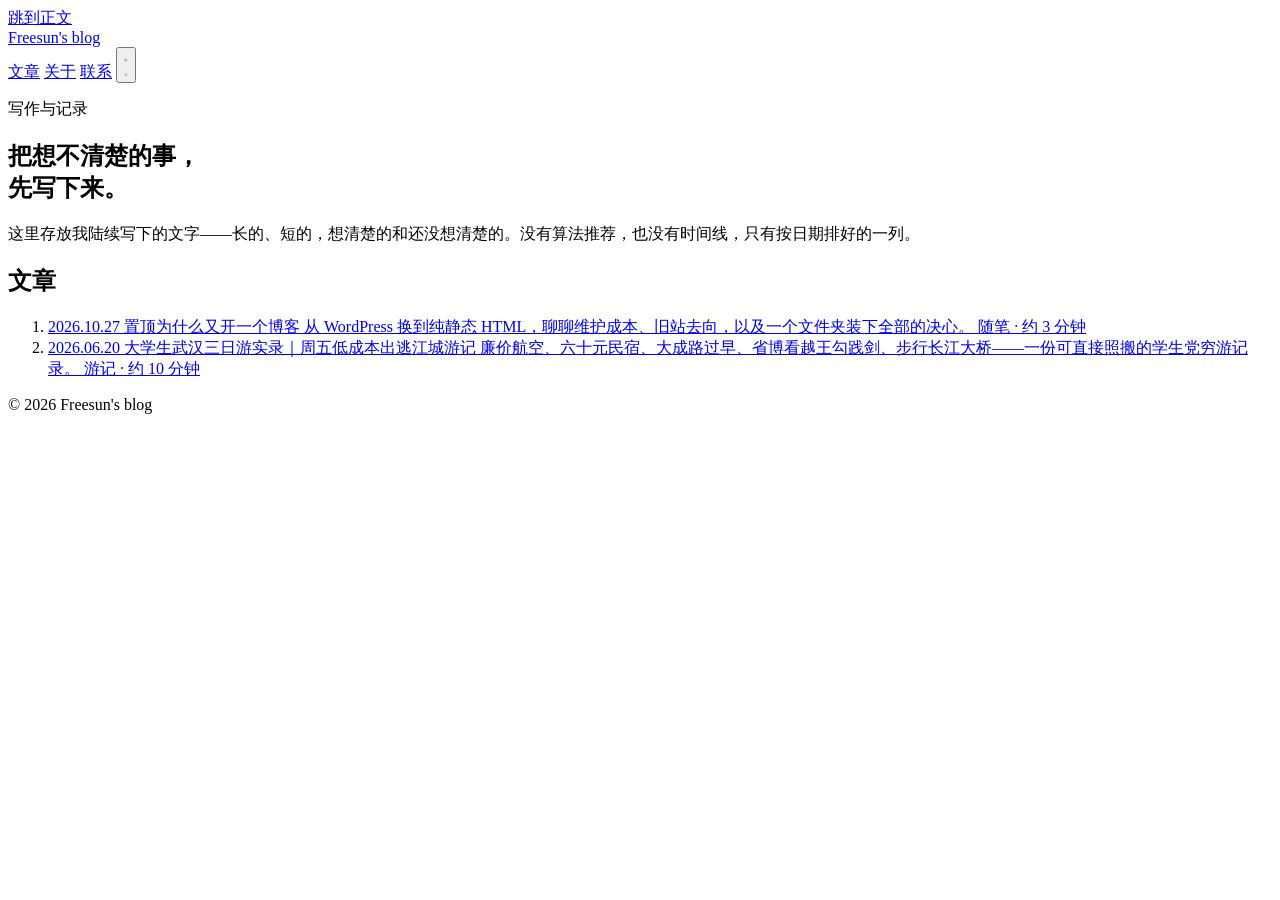
==== index.html @ fdc8fc5a "upload files" ====
<!doctype html>
<html lang="zh-CN">
<head>
  <meta charset="utf-8">
  <meta name="viewport" content="width=device-width, initial-scale=1">
  <title>Freesun's blog · 文章</title>
  <meta name="description" content="Freesun's blog：一个用纯静态 HTML 搭建的个人博客，存放陆续写下的文字。">
  <meta property="og:title" content="Freesun's blog · 文章">
  <meta property="og:description" content="一个用纯静态 HTML 搭建的个人博客。">
  <meta property="og:type" content="website">
  <link rel="icon" href="favicon.svg" type="image/svg+xml">
  <script>
    /* 首屏前决定主题，避免刷新时闪白 */
    (function () {
      try {
        var saved = localStorage.getItem('theme');
        var dark = saved ? saved === 'dark' : matchMedia('(prefers-color-scheme: dark)').matches;
        document.documentElement.dataset.theme = dark ? 'dark' : 'light';
      } catch (e) {
        document.documentElement.dataset.theme = 'light';
      }
    })();
  </script>
  <link rel="stylesheet" href="assets/css/main.css">
</head>
<body>
  <a class="skip" href="#main">跳到正文</a>

  <header class="site-header">
    <div class="wrap header-inner">
      <a class="brand" href="index.html">Freesun's blog</a>
      <nav class="site-nav" aria-label="主导航">
        <a href="index.html" aria-current="page">文章</a>
        <a href="about.html">关于</a>
        <a href="contact.html">联系</a>
        <button class="theme-toggle" type="button" aria-label="切换深浅色主题">
          <svg class="icon-moon" viewBox="0 0 24 24" fill="none" stroke="currentColor" stroke-width="1.5" aria-hidden="true">
            <path d="M21 12.8A9 9 0 1 1 11.2 3a7 7 0 0 0 9.8 9.8z"/>
          </svg>
          <svg class="icon-sun" viewBox="0 0 24 24" fill="none" stroke="currentColor" stroke-width="1.5" aria-hidden="true">
            <circle cx="12" cy="12" r="4"/>
            <path d="M12 2v2M12 20v2M2 12h2M20 12h2M4.9 4.9l1.4 1.4M17.7 17.7l1.4 1.4M19.1 4.9l-1.4 1.4M6.3 17.7l-1.4 1.4"/>
          </svg>
        </button>
      </nav>
    </div>
  </header>

  <main id="main">
    <section class="hero wrap">
      <p class="hero-eyebrow">写作与记录</p>
      <h1>把想不清楚的事，<br>先写下来。</h1>
      <p class="hero-lead">这里存放我陆续写下的文字——长的、短的，想清楚的和还没想清楚的。没有算法推荐，也没有时间线，只有按日期排好的一列。</p>
    </section>

    <section class="post-index wrap" aria-labelledby="posts-heading">
      <div class="section-head">
        <h2 id="posts-heading">文章</h2>
      </div>

      <!--
        新增文章：在上面的 <ol> 里插入一个 <li>，或直接把整份 index.html 重新生成。
        日期用 YYYY.MM.DD，链接指向 posts/ 目录下的文件。
      -->
      <ol class="post-list">
        <li class="post-item pinned">
          <a class="post-link" href="posts/2026-10-27-hello-static.html">
            <time class="post-date" datetime="2026-10-27">2026.10.27</time>
            <span class="post-body">
              <span class="post-title"><span class="pin-badge">置顶</span>为什么又开一个博客</span>
              <span class="post-summary">从 WordPress 换到纯静态 HTML，聊聊维护成本、旧站去向，以及一个文件夹装下全部的决心。</span>
              <span class="post-tags">随笔 · 约 3 分钟</span>
            </span>
          </a>
        </li>
        <li class="post-item">
          <a class="post-link" href="posts/2026-06-20-wuhan-trip.html">
            <time class="post-date" datetime="2026-06-20">2026.06.20</time>
            <span class="post-body">
              <span class="post-title">大学生武汉三日游实录｜周五低成本出逃江城游记</span>
              <span class="post-summary">廉价航空、六十元民宿、大成路过早、省博看越王勾践剑、步行长江大桥——一份可直接照搬的学生党穷游记录。</span>
              <span class="post-tags">游记 · 约 10 分钟</span>
            </span>
          </a>
        </li>
      </ol>
    </section>
  </main>

  <footer class="site-footer">
    <div class="wrap footer-inner">
      <p>© <span data-year>2026</span> Freesun's blog</p>
    </div>
  </footer>

  <script src="assets/js/main.js"></script>
</body>
</html>
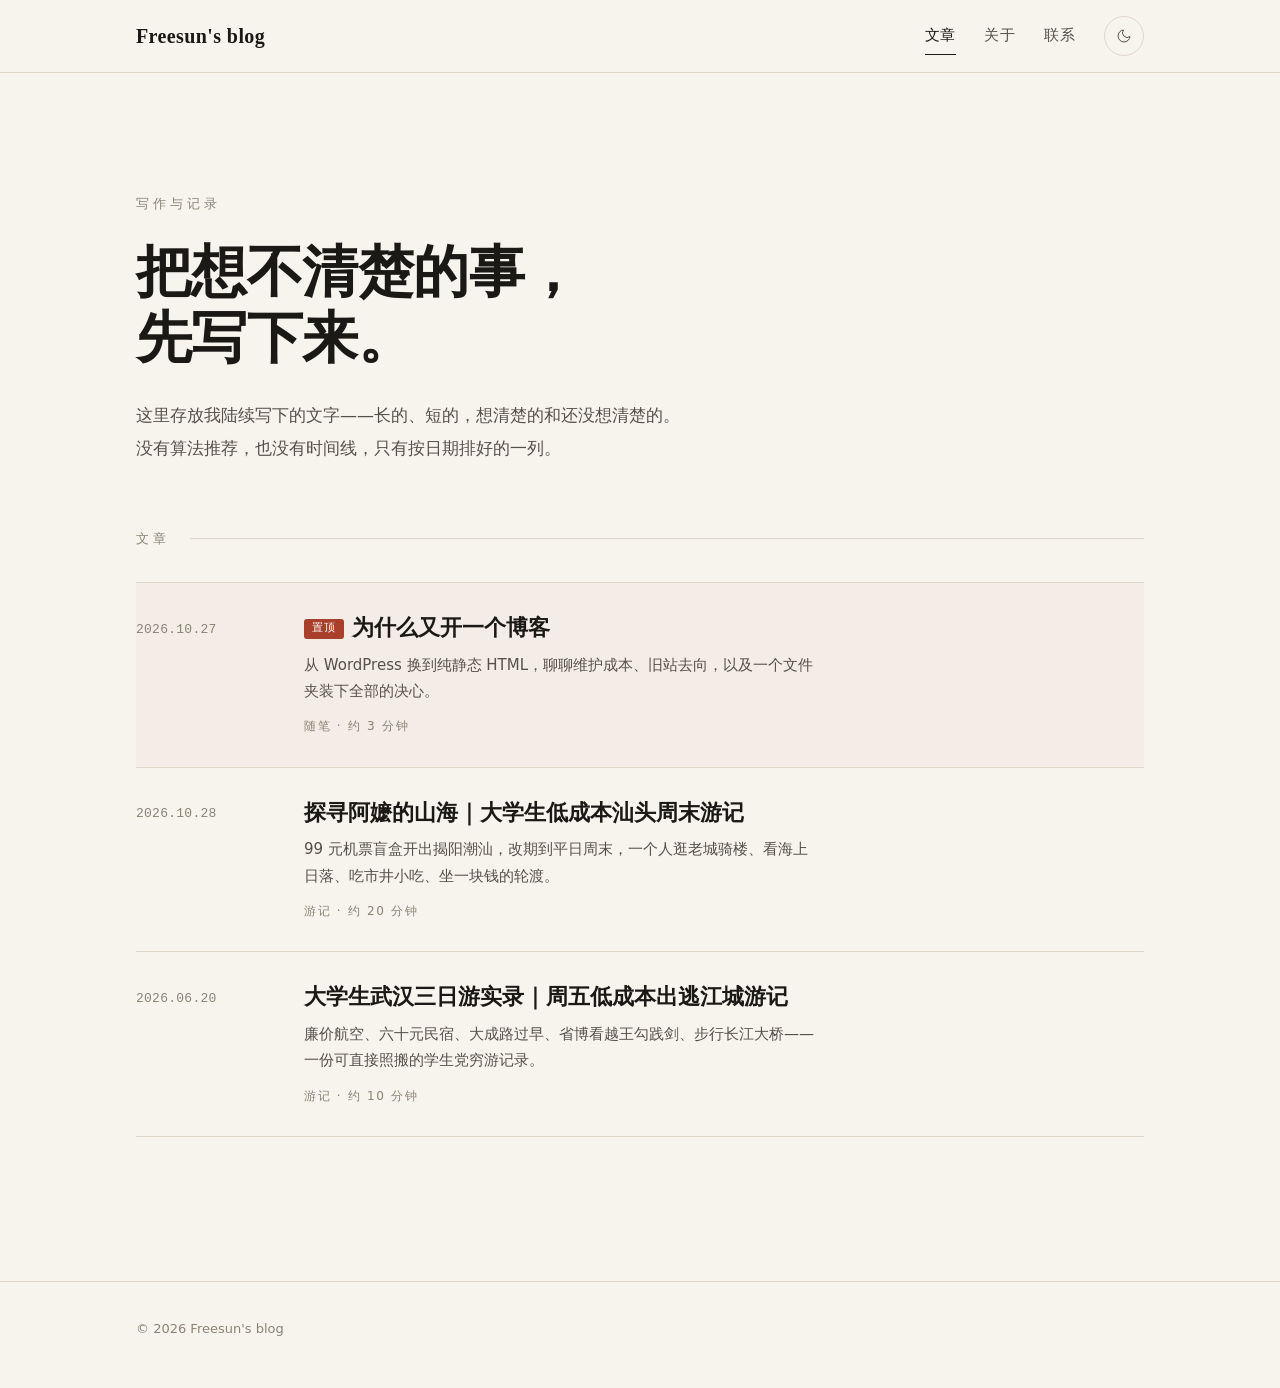
==== commit ca7e7c6d: "upload files" ====
--- a/index.html
+++ b/index.html
@@ -74,6 +74,16 @@
           </a>
         </li>
         <li class="post-item">
+          <a class="post-link" href="posts/2026-10-28-shantou-trip.html">
+            <time class="post-date" datetime="2026-10-28">2026.10.28</time>
+            <span class="post-body">
+              <span class="post-title">探寻阿嬷的山海｜大学生低成本汕头周末游记</span>
+              <span class="post-summary">99 元机票盲盒开出揭阳潮汕，改期到平日周末，一个人逛老城骑楼、看海上日落、吃市井小吃、坐一块钱的轮渡。</span>
+              <span class="post-tags">游记 · 约 20 分钟</span>
+            </span>
+          </a>
+        </li>
+        <li class="post-item">
           <a class="post-link" href="posts/2026-06-20-wuhan-trip.html">
             <time class="post-date" datetime="2026-06-20">2026.06.20</time>
             <span class="post-body">
--- a/assets/css/main.css
+++ b/assets/css/main.css
@@ -0,0 +1,491 @@
+/* ==========================================================================
+   Freesun's blog · 全站样式
+   纯静态站点，无框架、无构建。所有设计变量集中在 :root，
+   换配色或字体只需要改这一块。
+   ========================================================================== */
+
+*,
+*::before,
+*::after { box-sizing: border-box; }
+
+html { -webkit-text-size-adjust: 100%; }
+
+:root {
+  /* 色彩：暖纸 / 墨色 / 朱红 */
+  --paper: #f7f4ee;
+  --surface: #fffdf8;
+  --ink: #1b1916;
+  --ink-soft: #565148;
+  --ink-faint: #8a8375;
+  --rule: #ded7c9;
+  --accent: #a8402c;
+
+  /* 字体：标题用衬线，正文用系统无衬线，避免加载外部字体 */
+  --serif: "Songti SC", "Noto Serif SC", "Source Han Serif SC", "STSong", Georgia, "Times New Roman", serif;
+  --sans: "PingFang SC", "Hiragino Sans GB", "Microsoft YaHei", system-ui, -apple-system, "Segoe UI", sans-serif;
+  --mono: ui-monospace, "SFMono-Regular", Menlo, Consolas, monospace;
+
+  /* 尺度 */
+  --wrap: 68rem;
+  --measure: 44rem;
+  --leading: 1.7;
+}
+
+:root[data-theme="dark"] {
+  --paper: #141312;
+  --surface: #1b1917;
+  --ink: #e9e4da;
+  --ink-soft: #b2aa9c;
+  --ink-faint: #7d7467;
+  --rule: #302c26;
+  --accent: #e2795f;
+  --leading: 1.78; /* 浅字深底会显瘦，行距多给一点 */
+}
+
+body {
+  margin: 0;
+  min-height: 100vh;
+  display: flex;
+  flex-direction: column;
+  background: var(--paper);
+  color: var(--ink);
+  font-family: var(--sans);
+  font-size: 1rem;
+  line-height: var(--leading);
+  font-kerning: normal;
+  -webkit-font-smoothing: antialiased;
+  text-rendering: optimizeLegibility;
+}
+
+main { flex: 1; }
+
+a { color: inherit; text-decoration: none; }
+
+img { max-width: 100%; height: auto; }
+
+button { font: inherit; }
+
+::selection {
+  background: var(--accent);
+  color: var(--paper);
+}
+
+:where(a, button):focus-visible {
+  outline: 2px solid var(--accent);
+  outline-offset: 3px;
+  border-radius: 2px;
+}
+
+.skip {
+  position: absolute;
+  left: -9999px;
+  top: 1rem;
+  z-index: 100;
+  padding: 0.6rem 1rem;
+  background: var(--surface);
+  border: 1px solid var(--rule);
+  color: var(--ink);
+  font-size: 0.875rem;
+}
+
+.skip:focus { left: 1rem; }
+
+.wrap {
+  width: 100%;
+  max-width: var(--wrap);
+  margin-inline: auto;
+  padding-inline: clamp(1.25rem, 5vw, 2.5rem);
+}
+
+/* ---------- 页头 ---------- */
+
+.site-header {
+  position: sticky;
+  top: 0;
+  z-index: 20;
+  background: var(--paper);
+  border-bottom: 1px solid var(--rule);
+}
+
+.header-inner {
+  display: flex;
+  align-items: center;
+  justify-content: space-between;
+  gap: 1.5rem;
+  min-height: 4.5rem;
+  flex-wrap: wrap;
+}
+
+.brand {
+  font-family: var(--serif);
+  font-size: 1.25rem;
+  font-weight: 600;
+  letter-spacing: 0.02em;
+  padding-block: 0.75rem;
+  transition: color 0.2s ease;
+}
+
+.brand:hover { color: var(--accent); }
+
+.site-nav {
+  display: flex;
+  align-items: center;
+  gap: clamp(0.85rem, 3vw, 1.75rem);
+  font-size: 0.9375rem;
+  letter-spacing: 0.06em;
+}
+
+.site-nav a {
+  position: relative;
+  padding-block: 0.5rem;
+  color: var(--ink-soft);
+  transition: color 0.2s ease;
+}
+
+.site-nav a:hover,
+.site-nav a[aria-current="page"] { color: var(--ink); }
+
+.site-nav a::after {
+  content: "";
+  position: absolute;
+  inset-inline: 0;
+  bottom: 0.1rem;
+  height: 1px;
+  background: currentColor;
+  transform: scaleX(0);
+  transform-origin: left;
+  transition: transform 0.25s ease;
+}
+
+.site-nav a:hover::after,
+.site-nav a[aria-current="page"]::after { transform: scaleX(1); }
+
+.theme-toggle {
+  display: inline-flex;
+  align-items: center;
+  justify-content: center;
+  width: 2.5rem;
+  height: 2.5rem;
+  padding: 0;
+  border: 1px solid var(--rule);
+  border-radius: 50%;
+  background: transparent;
+  color: var(--ink-soft);
+  cursor: pointer;
+  transition: color 0.2s ease, border-color 0.2s ease;
+}
+
+.theme-toggle:hover {
+  color: var(--accent);
+  border-color: var(--accent);
+}
+
+.theme-toggle svg {
+  width: 1rem;
+  height: 1rem;
+}
+
+.theme-toggle .icon-sun { display: none; }
+
+[data-theme="dark"] .theme-toggle .icon-sun { display: block; }
+[data-theme="dark"] .theme-toggle .icon-moon { display: none; }
+
+/* 窄屏下压缩页头，避免英文站点名单行放不下 */
+@media (max-width: 26rem) {
+  .header-inner { gap: 0.75rem; }
+  .brand { font-size: 1.0625rem; }
+  .site-nav { gap: 0.7rem; font-size: 0.875rem; }
+  .theme-toggle { width: 2.25rem; height: 2.25rem; }
+}
+
+/* ---------- 首页首屏 ---------- */
+
+.hero {
+  padding-block: clamp(4rem, 11vw, 7.5rem) clamp(2.5rem, 6vw, 4rem);
+}
+
+.hero-eyebrow {
+  margin: 0 0 1.5rem;
+  font-size: 0.8125rem;
+  letter-spacing: 0.3em;
+  color: var(--ink-faint);
+}
+
+.hero h1 {
+  max-width: 20ch;
+  margin: 0;
+  font-family: var(--serif);
+  font-size: clamp(2.125rem, 5.5vw, 3.5rem);
+  font-weight: 600;
+  line-height: 1.18;
+  letter-spacing: -0.01em;
+}
+
+.hero-lead {
+  max-width: 32em;
+  margin: 1.75rem 0 0;
+  font-size: 1.0625rem;
+  line-height: 1.9;
+  color: var(--ink-soft);
+}
+
+/* ---------- 文章列表 ---------- */
+
+.post-index { padding-bottom: 2rem; }
+
+.section-head {
+  display: flex;
+  align-items: center;
+  gap: 1.25rem;
+  margin-bottom: 2rem;
+}
+
+.section-head h2 {
+  margin: 0;
+  font-size: 0.8125rem;
+  font-weight: 500;
+  letter-spacing: 0.3em;
+  color: var(--ink-faint);
+  white-space: nowrap;
+}
+
+.section-head::after {
+  content: "";
+  flex: 1;
+  height: 1px;
+  background: var(--rule);
+}
+
+.post-list {
+  margin: 0;
+  padding: 0;
+  list-style: none;
+  border-top: 1px solid var(--rule);
+}
+
+.post-item { border-bottom: 1px solid var(--rule); }
+
+.post-item.pinned {
+  background: color-mix(in srgb, var(--accent) 4%, transparent);
+  border-bottom: 1px solid var(--rule);
+}
+
+.pin-badge {
+  display: inline-block;
+  margin-right: 0.5rem;
+  padding: 0.15rem 0.5rem;
+  border-radius: 3px;
+  background: var(--accent);
+  color: #fff;
+  font-family: var(--mono);
+  font-size: 0.6875rem;
+  font-weight: 500;
+  letter-spacing: 0.08em;
+  vertical-align: middle;
+  line-height: 1.4;
+  transform: translateY(-1px);
+}
+
+.post-link {
+  display: grid;
+  grid-template-columns: 8.5rem 1fr;
+  gap: 0 2rem;
+  padding-block: 1.875rem;
+}
+
+.post-date {
+  padding-top: 0.35rem;
+  font-family: var(--mono);
+  font-size: 0.8125rem;
+  letter-spacing: 0.02em;
+  color: var(--ink-faint);
+  transition: color 0.2s ease;
+}
+
+.post-body {
+  display: block;
+  min-width: 0;
+}
+
+.post-title {
+  display: block;
+  font-family: var(--serif);
+  font-size: 1.375rem;
+  font-weight: 600;
+  line-height: 1.4;
+  color: var(--ink);
+  transition: color 0.2s ease;
+}
+
+.post-summary {
+  display: block;
+  margin-top: 0.5rem;
+  max-width: 34em;
+  font-size: 0.9375rem;
+  line-height: 1.75;
+  color: var(--ink-soft);
+}
+
+.post-tags {
+  display: block;
+  margin-top: 0.75rem;
+  font-size: 0.75rem;
+  letter-spacing: 0.14em;
+  color: var(--ink-faint);
+}
+
+.post-link:hover .post-title { color: var(--accent); }
+.post-link:hover .post-date { color: var(--ink-soft); }
+
+@media (max-width: 44rem) {
+  .post-link {
+    grid-template-columns: 1fr;
+    gap: 0.6rem;
+  }
+
+  .post-date { padding-top: 0; }
+}
+
+/* ---------- 内页（关于 / 联系） ---------- */
+
+.page {
+  max-width: var(--measure);
+  margin-inline: auto;
+  padding-block: clamp(3.5rem, 9vw, 6rem) 0;
+}
+
+.page-title {
+  margin: 0;
+  font-family: var(--serif);
+  font-size: clamp(2rem, 4.5vw, 2.75rem);
+  font-weight: 600;
+  line-height: 1.25;
+  letter-spacing: -0.01em;
+}
+
+.page-intro {
+  max-width: 32em;
+  margin: 1.5rem 0 0;
+  font-size: 1.0625rem;
+  line-height: 1.9;
+  color: var(--ink-soft);
+}
+
+.monogram {
+  display: grid;
+  place-items: center;
+  width: 4.5rem;
+  height: 4.5rem;
+  margin-bottom: 2rem;
+  border: 1px solid var(--rule);
+  font-family: var(--serif);
+  font-size: 1.875rem;
+  color: var(--accent);
+}
+
+.prose {
+  margin-top: 3rem;
+}
+
+.prose p {
+  margin: 0 0 1.5rem;
+  line-height: 1.95;
+}
+
+.prose h2 {
+  margin: 3rem 0 1rem;
+  font-family: var(--serif);
+  font-size: 1.3125rem;
+  font-weight: 600;
+  line-height: 1.45;
+}
+
+.prose a {
+  color: var(--accent);
+  border-bottom: 1px solid color-mix(in srgb, var(--accent) 35%, transparent);
+}
+
+.prose a:hover { border-bottom-color: var(--accent); }
+
+.rule {
+  height: 1px;
+  margin: 3rem 0;
+  border: 0;
+  background: var(--rule);
+}
+
+.facts {
+  display: grid;
+  grid-template-columns: 5.5rem 1fr;
+  gap: 0.9rem 1.5rem;
+  margin: 2.5rem 0 0;
+  font-size: 0.9375rem;
+}
+
+.facts dt {
+  font-size: 0.75rem;
+  letter-spacing: 0.16em;
+  color: var(--ink-faint);
+  padding-top: 0.2rem;
+}
+
+.facts dd {
+  margin: 0;
+  color: var(--ink-soft);
+}
+
+.page-intro a {
+  color: var(--accent);
+  border-bottom: 1px solid color-mix(in srgb, var(--accent) 35%, transparent);
+}
+
+.page-intro a:hover { border-bottom-color: var(--accent); }
+
+.contact-email {
+  display: inline-block;
+  margin-top: 2.5rem;
+  padding-bottom: 0.2rem;
+  font-family: var(--serif);
+  font-size: clamp(1.375rem, 3.5vw, 1.875rem);
+  color: var(--ink);
+  border-bottom: 1px solid var(--accent);
+  word-break: break-all;
+  transition: color 0.2s ease;
+}
+
+.contact-email:hover { color: var(--accent); }
+
+.contact-note {
+  margin-top: 1rem;
+  font-size: 0.875rem;
+  color: var(--ink-faint);
+}
+
+/* ---------- 页脚 ---------- */
+
+.site-footer {
+  margin-top: clamp(4rem, 10vw, 7rem);
+  padding-block: 2.25rem 3rem;
+  border-top: 1px solid var(--rule);
+  font-size: 0.8125rem;
+  color: var(--ink-faint);
+}
+
+.footer-inner {
+  display: flex;
+  flex-wrap: wrap;
+  justify-content: space-between;
+  gap: 0.75rem 2rem;
+}
+
+.footer-inner p { margin: 0; }
+
+@media (prefers-reduced-motion: reduce) {
+  *,
+  *::before,
+  *::after {
+    transition-duration: 0.01ms !important;
+    animation-duration: 0.01ms !important;
+    scroll-behavior: auto !important;
+  }
+}
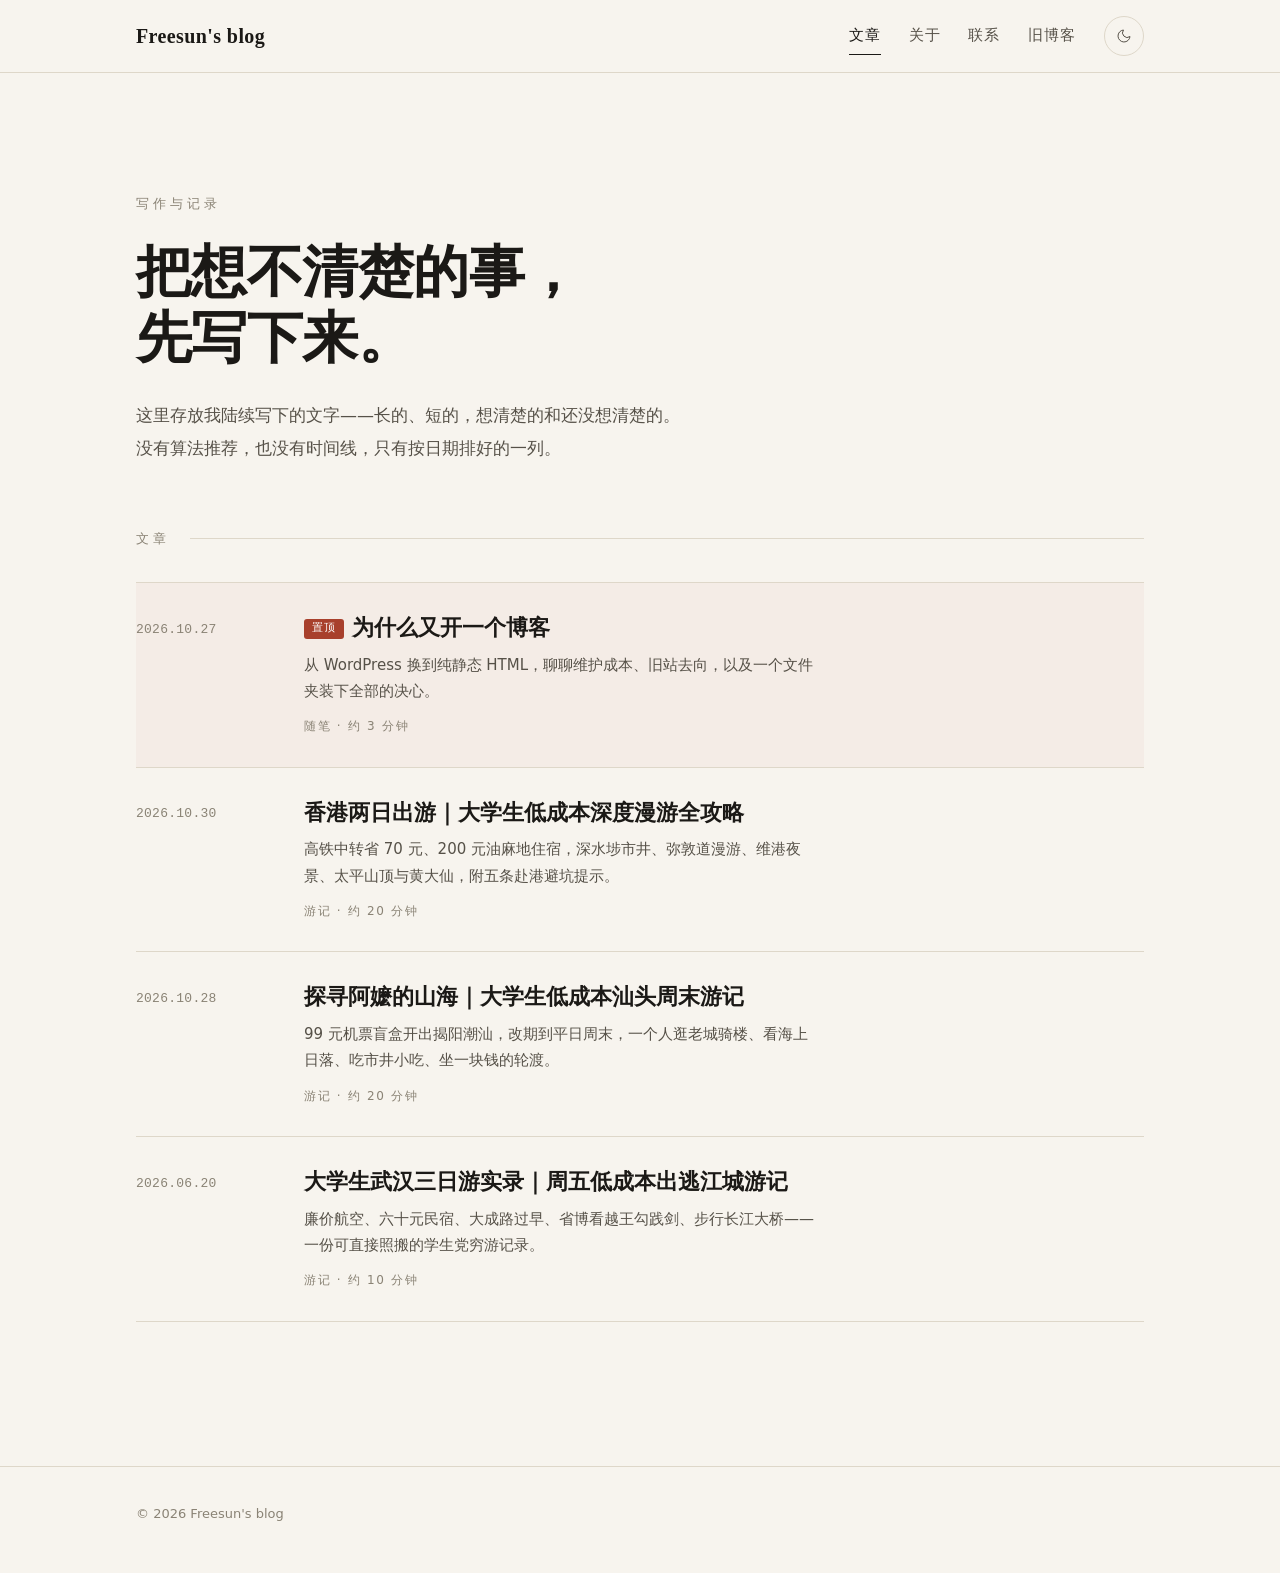
==== commit 70ccee5a: "upload files" ====
--- a/index.html
+++ b/index.html
@@ -33,6 +33,7 @@
         <a href="index.html" aria-current="page">文章</a>
         <a href="about.html">关于</a>
         <a href="contact.html">联系</a>
+        <a href="https://www.freesun.top" target="_blank" rel="noopener">旧博客</a>
         <button class="theme-toggle" type="button" aria-label="切换深浅色主题">
           <svg class="icon-moon" viewBox="0 0 24 24" fill="none" stroke="currentColor" stroke-width="1.5" aria-hidden="true">
             <path d="M21 12.8A9 9 0 1 1 11.2 3a7 7 0 0 0 9.8 9.8z"/>
@@ -74,6 +75,16 @@
           </a>
         </li>
         <li class="post-item">
+          <a class="post-link" href="posts/2026-10-30-hongkong-trip.html">
+            <time class="post-date" datetime="2026-10-30">2026.10.30</time>
+            <span class="post-body">
+              <span class="post-title">香港两日出游｜大学生低成本深度漫游全攻略</span>
+              <span class="post-summary">高铁中转省 70 元、200 元油麻地住宿，深水埗市井、弥敦道漫游、维港夜景、太平山顶与黄大仙，附五条赴港避坑提示。</span>
+              <span class="post-tags">游记 · 约 20 分钟</span>
+            </span>
+          </a>
+        </li>
+        <li class="post-item">
           <a class="post-link" href="posts/2026-10-28-shantou-trip.html">
             <time class="post-date" datetime="2026-10-28">2026.10.28</time>
             <span class="post-body">
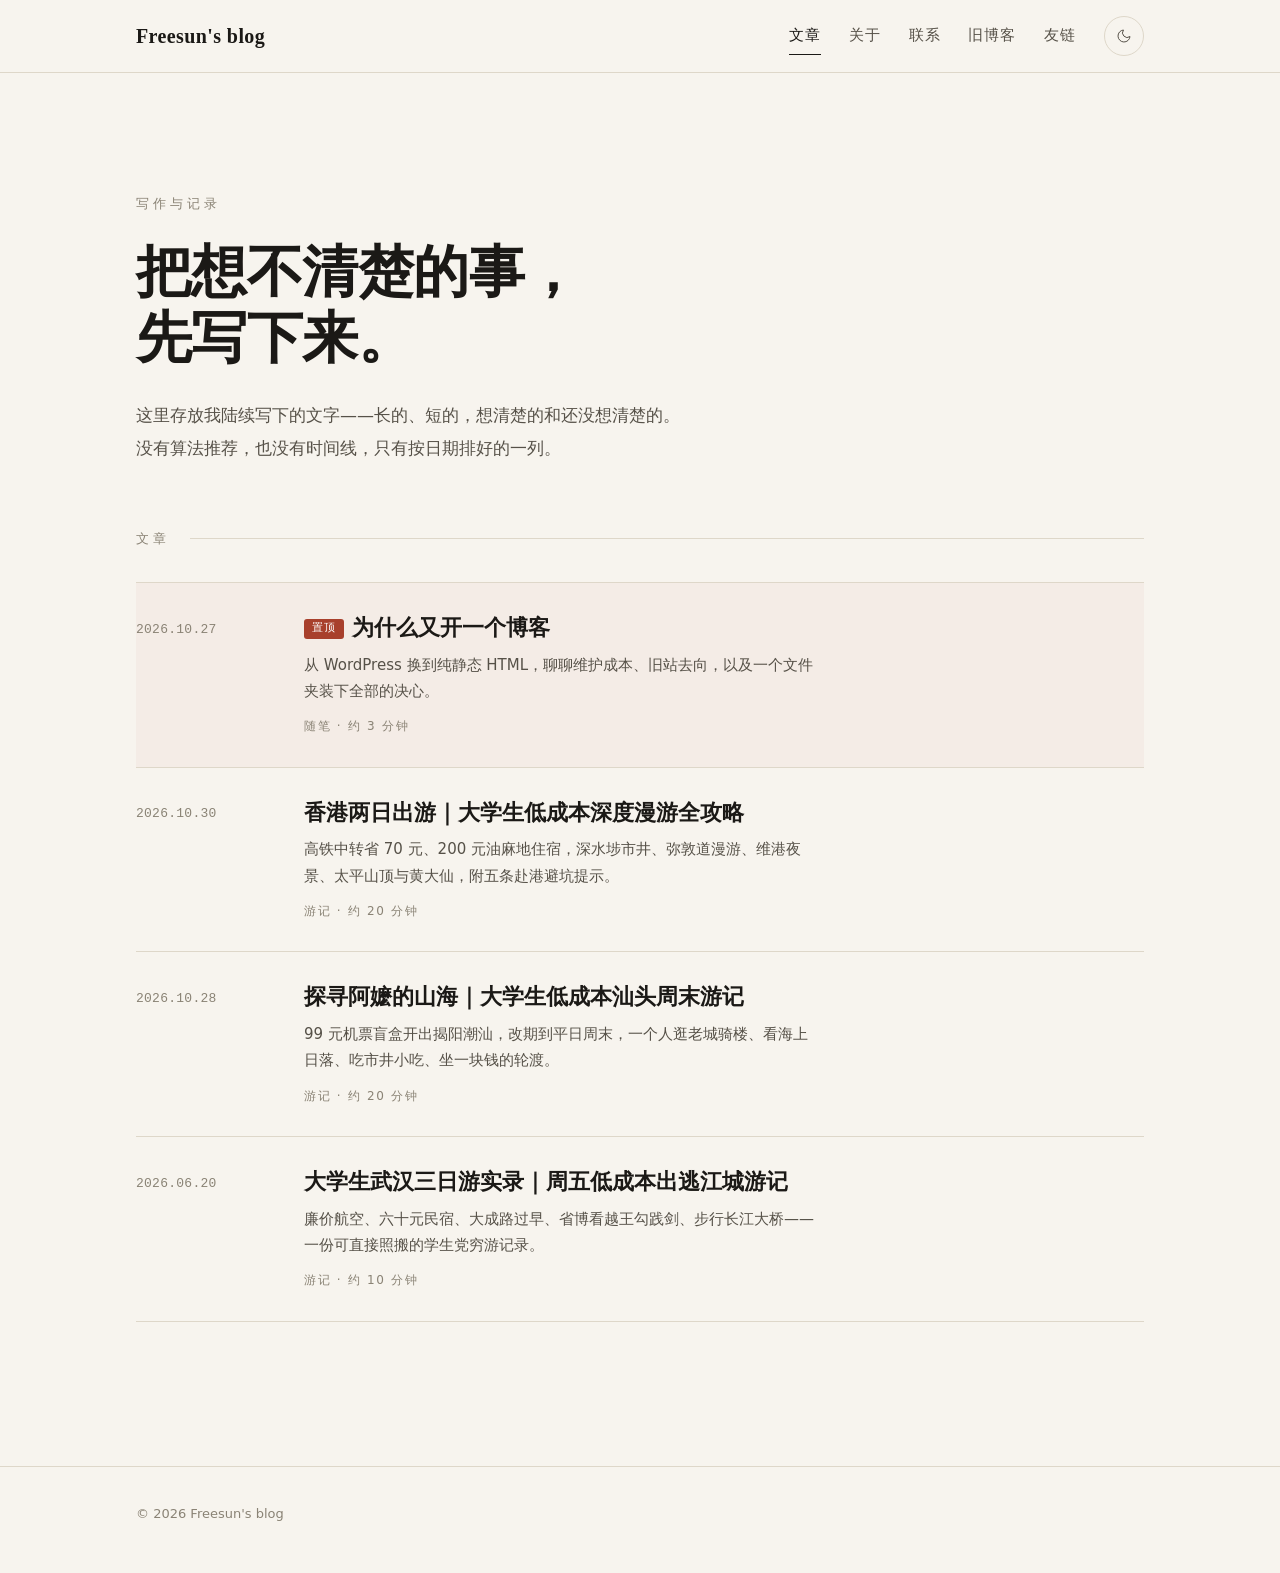
==== commit 468abc02: "新增友链页面并在全站顶部菜单添加「友链」入口" ====
--- a/index.html
+++ b/index.html
@@ -34,6 +34,7 @@
         <a href="about.html">关于</a>
         <a href="contact.html">联系</a>
         <a href="https://www.freesun.top" target="_blank" rel="noopener">旧博客</a>
+        <a href="youlian.html">友链</a>
         <button class="theme-toggle" type="button" aria-label="切换深浅色主题">
           <svg class="icon-moon" viewBox="0 0 24 24" fill="none" stroke="currentColor" stroke-width="1.5" aria-hidden="true">
             <path d="M21 12.8A9 9 0 1 1 11.2 3a7 7 0 0 0 9.8 9.8z"/>
